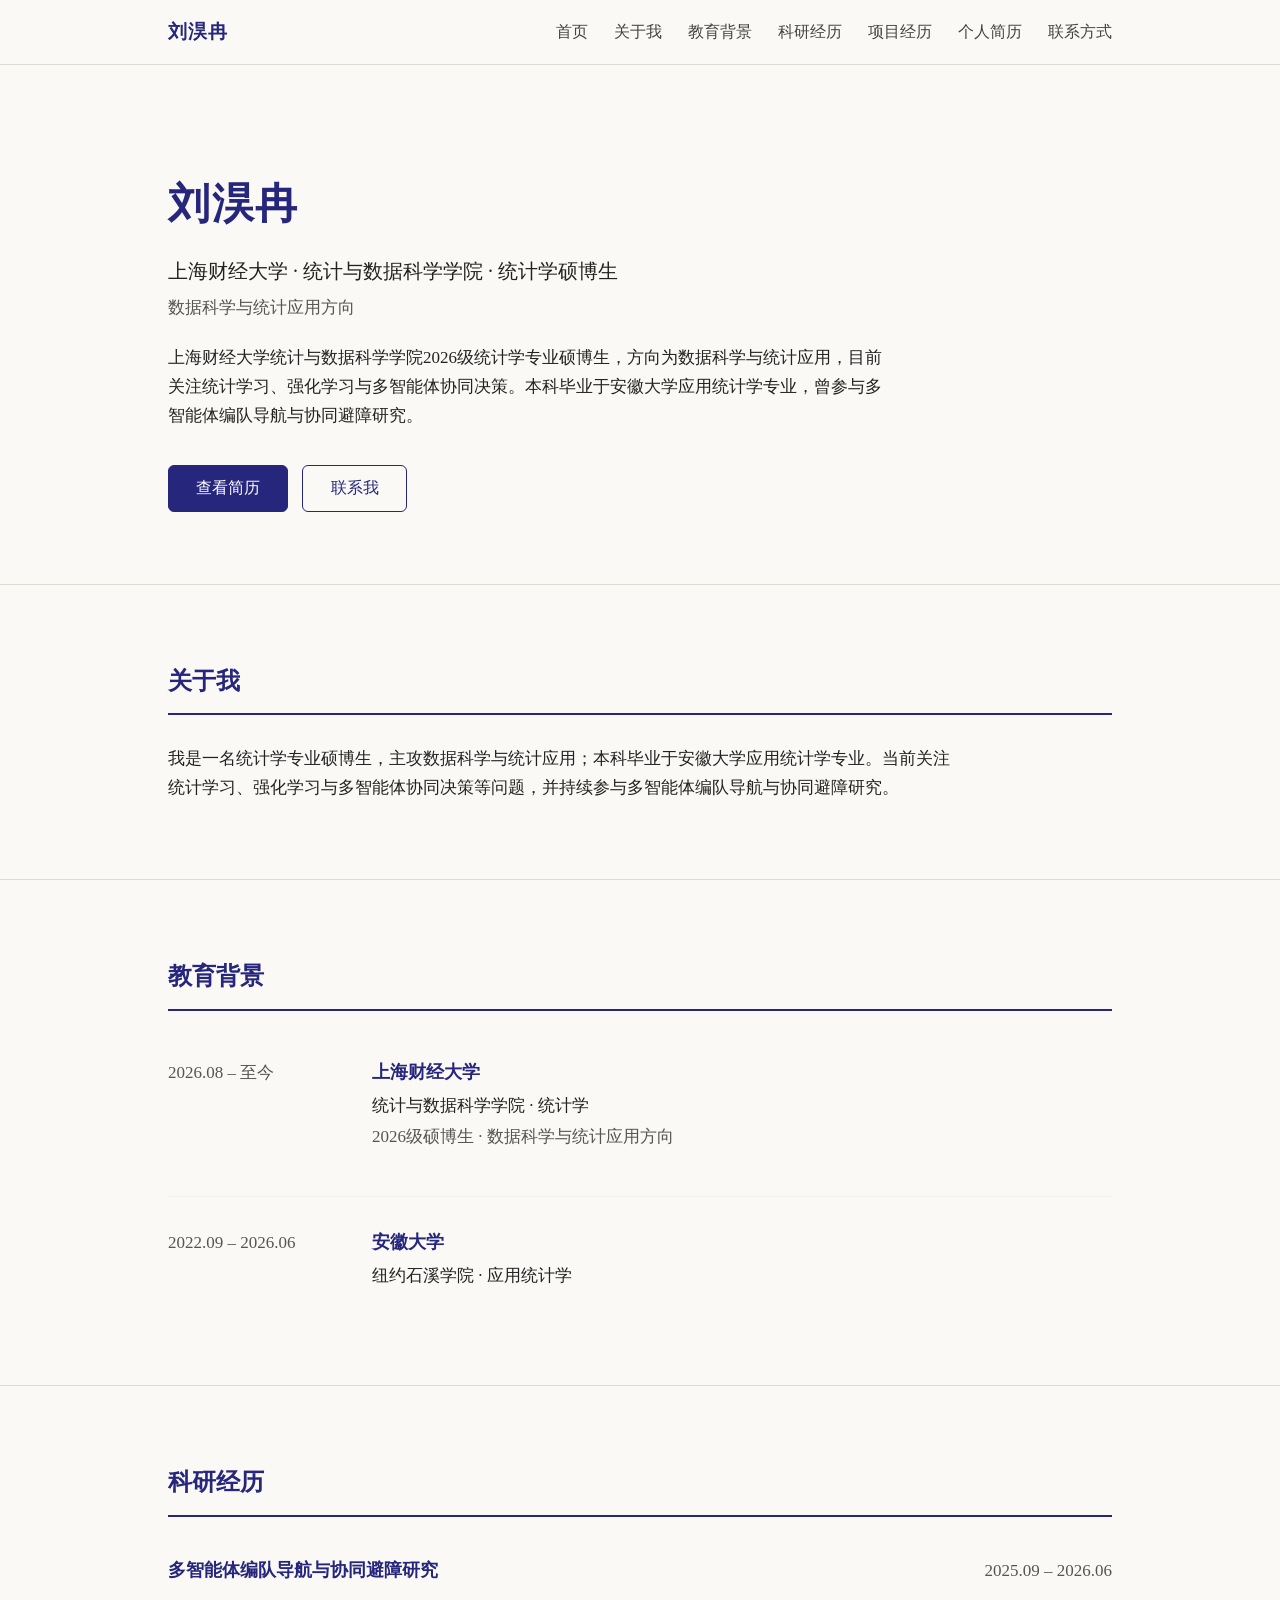
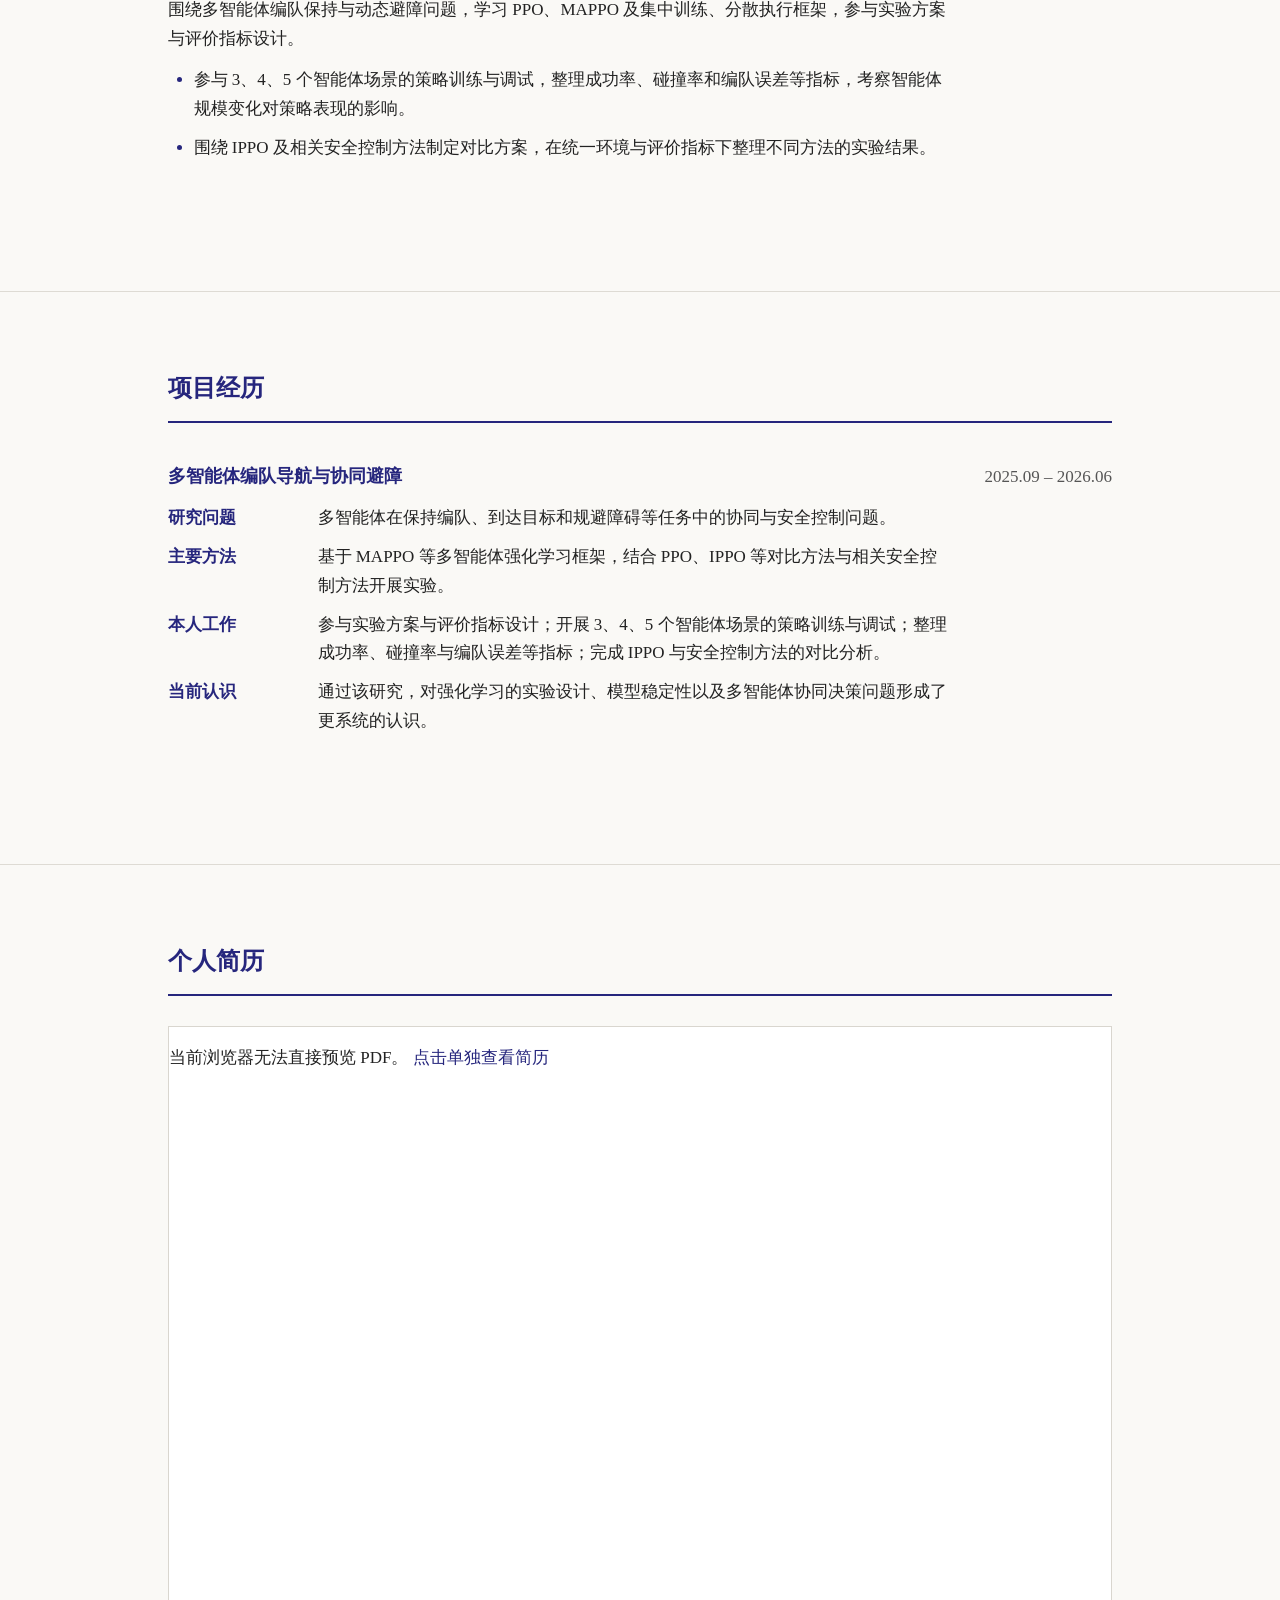
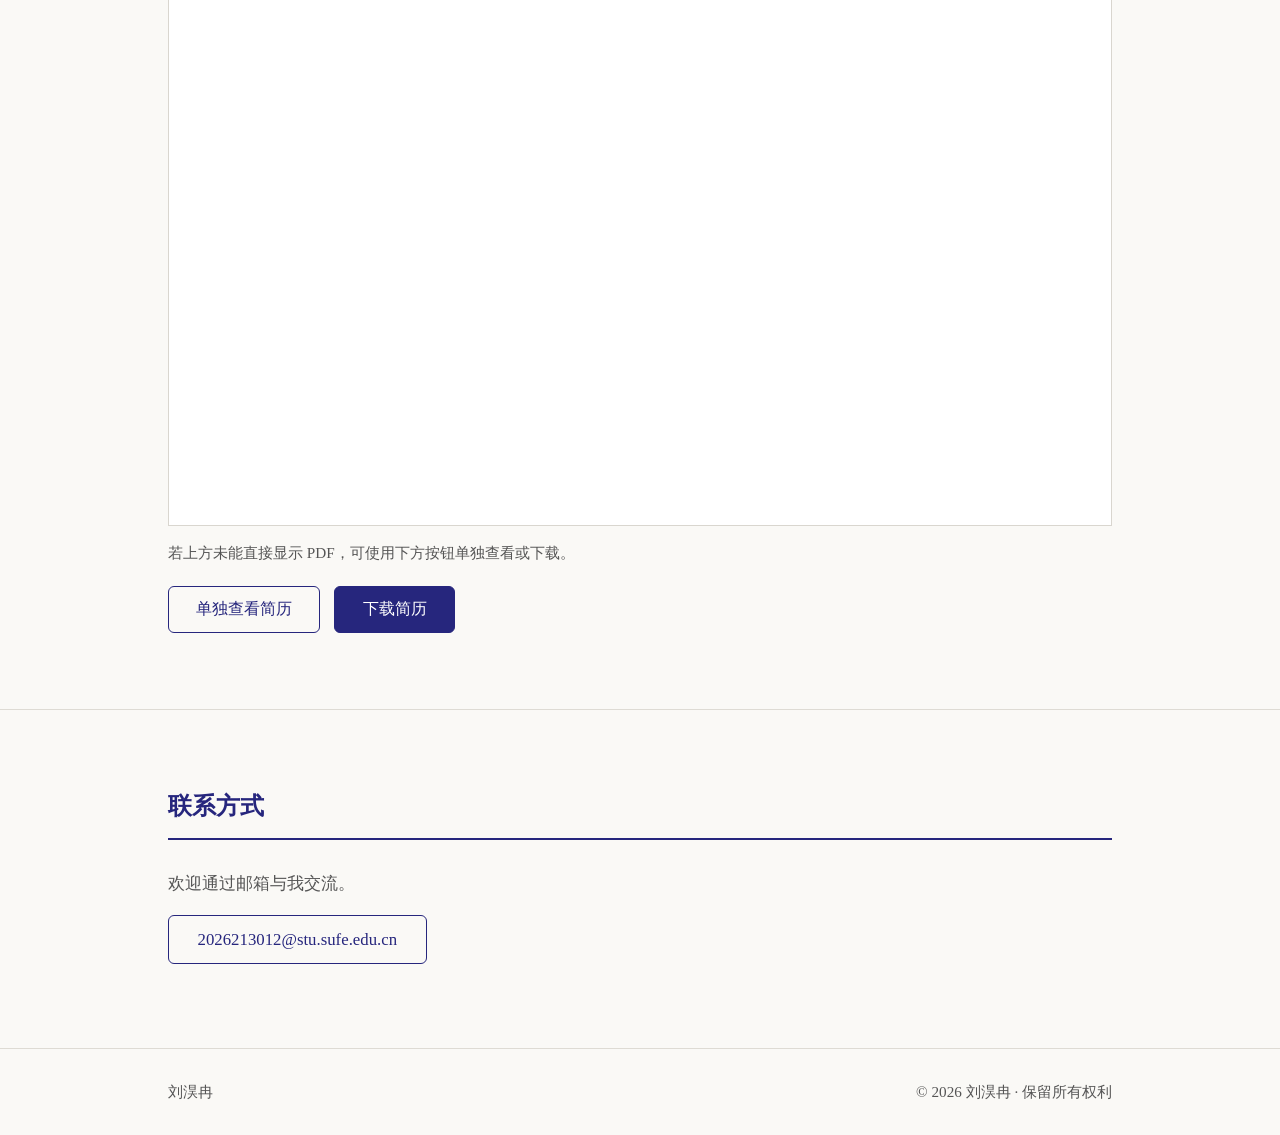
==== index.html @ 1322a9dc "Add files via upload" ====
<!DOCTYPE html>
<html lang="zh-CN">
<head>
  <meta charset="utf-8">
  <meta name="viewport" content="width=device-width, initial-scale=1">
  <title>刘淏冉 · 个人学术主页</title>
  <meta name="description" content="刘淏冉，上海财经大学统计与数据科学学院统计学硕博生，数据科学与统计应用方向，关注统计学习、强化学习与多智能体协同决策。">
  <link rel="icon" type="image/svg+xml" href="./favicon.svg">
  <link rel="stylesheet" href="./style.css">
</head>
<body>
  <a class="skip-link" href="#main">跳到主要内容</a>

  <header class="site-header">
    <div class="container nav-wrap">
      <a class="brand" href="#top">刘淏冉</a>
      <button class="nav-toggle" id="navToggle" type="button" aria-expanded="false" aria-controls="siteNav" aria-label="打开导航菜单">菜单</button>
      <nav class="site-nav" id="siteNav" aria-label="主导航">
        <ul>
          <li><a href="#top">首页</a></li>
          <li><a href="#about">关于我</a></li>
          <li><a href="#education">教育背景</a></li>
          <li><a href="#research">科研经历</a></li>
          <li><a href="#projects">项目经历</a></li>
          <li><a href="#resume">个人简历</a></li>
          <li><a href="#contact">联系方式</a></li>
        </ul>
      </nav>
    </div>
  </header>

  <main id="main">
    <section id="top" class="hero">
      <div class="container">
        <h1>刘淏冉</h1>
        <p class="hero-sub">上海财经大学 · 统计与数据科学学院 · 统计学硕博生</p>
        <p class="hero-dir">数据科学与统计应用方向</p>
        <p class="hero-intro">
          上海财经大学统计与数据科学学院2026级统计学专业硕博生，方向为数据科学与统计应用，目前关注统计学习、强化学习与多智能体协同决策。本科毕业于安徽大学应用统计学专业，曾参与多智能体编队导航与协同避障研究。
        </p>
        <div class="hero-actions">
          <a class="btn btn-primary" href="#resume">查看简历</a>
          <a class="btn btn-secondary" href="#contact">联系我</a>
        </div>
      </div>
    </section>

    <section id="about" class="section">
      <div class="container">
        <h2>关于我</h2>
        <p class="about-text">
          我是一名统计学专业硕博生，主攻数据科学与统计应用；本科毕业于安徽大学应用统计学专业。当前关注统计学习、强化学习与多智能体协同决策等问题，并持续参与多智能体编队导航与协同避障研究。
        </p>
      </div>
    </section>

    <section id="education" class="section">
      <div class="container">
        <h2>教育背景</h2>
        <div class="edu-list">
          <article class="edu-item">
            <div class="edu-time">2026.08 – 至今</div>
            <div class="edu-body">
              <h3>上海财经大学</h3>
              <p class="edu-sub">统计与数据科学学院 · 统计学</p>
              <p class="edu-note">2026级硕博生 · 数据科学与统计应用方向</p>
            </div>
          </article>
          <article class="edu-item">
            <div class="edu-time">2022.09 – 2026.06</div>
            <div class="edu-body">
              <h3>安徽大学</h3>
              <p class="edu-sub">纽约石溪学院 · 应用统计学</p>
            </div>
          </article>
        </div>
      </div>
    </section>

    <section id="research" class="section">
      <div class="container">
        <h2>科研经历</h2>

        <article class="entry">
          <div class="entry-head">
            <h3>多智能体编队导航与协同避障研究</h3>
            <span class="entry-time">2025.09 – 2026.06</span>
          </div>
          <p class="entry-bg">
            围绕多智能体编队保持与动态避障问题，学习 PPO、MAPPO 及集中训练、分散执行框架，参与实验方案与评价指标设计。
          </p>
          <ul class="entry-list">
            <li>参与 3、4、5 个智能体场景的策略训练与调试，整理成功率、碰撞率和编队误差等指标，考察智能体规模变化对策略表现的影响。</li>
            <li>围绕 IPPO 及相关安全控制方法制定对比方案，在统一环境与评价指标下整理不同方法的实验结果。</li>
          </ul>
        </article>
      </div>
    </section>

    <section id="projects" class="section">
      <div class="container">
        <h2>项目经历</h2>

        <article class="entry">
          <div class="entry-head">
            <h3>多智能体编队导航与协同避障</h3>
            <span class="entry-time">2025.09 – 2026.06</span>
          </div>
          <dl class="entry-dl">
            <dt>研究问题</dt>
            <dd>多智能体在保持编队、到达目标和规避障碍等任务中的协同与安全控制问题。</dd>
            <dt>主要方法</dt>
            <dd>基于 MAPPO 等多智能体强化学习框架，结合 PPO、IPPO 等对比方法与相关安全控制方法开展实验。</dd>
            <dt>本人工作</dt>
            <dd>参与实验方案与评价指标设计；开展 3、4、5 个智能体场景的策略训练与调试；整理成功率、碰撞率与编队误差等指标；完成 IPPO 与安全控制方法的对比分析。</dd>
            <dt>当前认识</dt>
            <dd>通过该研究，对强化学习的实验设计、模型稳定性以及多智能体协同决策问题形成了更系统的认识。</dd>
          </dl>
        </article>
      </div>
    </section>

    <section id="resume" class="section">
      <div class="container">
        <h2>个人简历</h2>
        <object
          data="./assets/my-resume-v2.pdf"
          type="application/pdf"
          class="resume-viewer">
          <p>
            当前浏览器无法直接预览 PDF。
            <a href="./assets/my-resume-v2.pdf" target="_blank" rel="noopener">点击单独查看简历</a>
          </p>
        </object>
        <p class="resume-hint">若上方未能直接显示 PDF，可使用下方按钮单独查看或下载。</p>
        <div class="resume-actions">
          <a class="btn btn-secondary" href="./assets/my-resume-v2.pdf" target="_blank" rel="noopener">单独查看简历</a>
          <a class="btn btn-primary" href="./assets/my-resume-v2.pdf" download>下载简历</a>
        </div>
      </div>
    </section>

    <section id="contact" class="section">
      <div class="container">
        <h2>联系方式</h2>
        <p class="contact-text">欢迎通过邮箱与我交流。</p>
        <a class="btn btn-secondary contact-mail" href="mailto:2026213012@stu.sufe.edu.cn">2026213012@stu.sufe.edu.cn</a>
      </div>
    </section>
  </main>

  <footer class="site-footer">
    <div class="container footer-inner">
      <p>刘淏冉</p>
      <p>© <span id="year">2026</span> 刘淏冉 · 保留所有权利</p>
    </div>
  </footer>

  <script src="./script.js"></script>
</body>
</html>
---- style.css ----
/* ============================================================
   刘淏冉 · 个人学术主页
   原生 HTML / CSS，正式、传统、克制的中文学术风格
   ============================================================ */

:root {
  --bg: #faf9f6;
  --bg-soft: #f3f1ec;
  --text: #222222;
  --text-muted: #555555;
  --accent: #26267d;
  --accent-dark: #1b1b5e;
  --border: #dedbd4;
  --focus-ring: rgba(38, 38, 125, 0.45);
}

* {
  box-sizing: border-box;
}

html {
  scroll-behavior: smooth;
}

body {
  margin: 0;
  background: var(--bg);
  color: var(--text);
  font-family: "Noto Serif SC", "Source Han Serif SC", "Songti SC", SimSun, Georgia, "Times New Roman", serif;
  font-size: 17px;
  line-height: 1.7;
  -webkit-font-smoothing: antialiased;
}

a {
  color: var(--accent);
  text-decoration: none;
}

a:hover {
  color: var(--accent-dark);
}

.container {
  max-width: 1000px;
  margin: 0 auto;
  padding: 0 28px;
}

/* ---------- 无障碍 ---------- */
.skip-link {
  position: absolute;
  left: -9999px;
  top: 0;
  background: var(--accent);
  color: #fff;
  padding: 8px 16px;
  z-index: 100;
}

.skip-link:focus {
  left: 0;
}

:focus-visible {
  outline: 3px solid var(--focus-ring);
  outline-offset: 2px;
}

a:focus-visible,
button:focus-visible {
  text-decoration: underline;
}

/* ---------- 顶部导航 ---------- */
.site-header {
  position: sticky;
  top: 0;
  z-index: 50;
  background: rgba(250, 249, 246, 0.96);
  border-bottom: 1px solid var(--border);
}

.nav-wrap {
  display: flex;
  align-items: center;
  justify-content: space-between;
  min-height: 64px;
  gap: 16px;
}

.brand {
  font-size: 1.2rem;
  font-weight: 700;
  color: var(--accent);
  letter-spacing: 0.06em;
}

.site-nav ul {
  display: flex;
  gap: 26px;
  list-style: none;
  margin: 0;
  padding: 0;
}

.site-nav a {
  color: #444;
  font-size: 1rem;
}

.site-nav a:hover {
  color: var(--accent);
}

.nav-toggle {
  display: none;
  border: 1px solid var(--border);
  background: transparent;
  color: var(--text);
  font: inherit;
  font-size: 1rem;
  padding: 6px 14px;
  border-radius: 6px;
  cursor: pointer;
}

/* ---------- 首屏 ---------- */
.hero {
  padding: 104px 0 72px;
}

.hero h1 {
  margin: 0 0 14px;
  font-size: 2.6rem;
  font-weight: 700;
  letter-spacing: 0.04em;
  color: var(--accent);
}

.hero-sub {
  margin: 0 0 6px;
  font-size: 1.25rem;
  color: var(--text);
}

.hero-dir {
  margin: 0 0 22px;
  font-size: 1.05rem;
  color: var(--text-muted);
}

.hero-intro {
  max-width: 42em;
  margin: 0 0 34px;
}

.hero-actions {
  display: flex;
  gap: 14px;
  flex-wrap: wrap;
}

/* ---------- 通用按钮 ---------- */
.btn {
  display: inline-block;
  padding: 0.7em 1.7em;
  font-size: 1rem;
  line-height: 1.4;
  border: 1px solid var(--accent);
  border-radius: 6px;
  transition: background-color 0.15s ease, color 0.15s ease, border-color 0.15s ease;
}

.btn-primary {
  background: var(--accent);
  color: #fff;
}

.btn-primary:hover {
  background: var(--accent-dark);
  color: #fff;
}

.btn-secondary {
  background: transparent;
  color: var(--accent);
}

.btn-secondary:hover {
  background: rgba(38, 38, 125, 0.06);
  color: var(--accent-dark);
}

/* ---------- 板块 ---------- */
.section {
  padding: 76px 0;
  border-top: 1px solid var(--border);
}

.section h2 {
  margin: 0 0 30px;
  font-size: 1.5rem;
  font-weight: 700;
  color: var(--accent);
  padding-bottom: 12px;
  border-bottom: 2px solid var(--accent);
}

section[id] {
  scroll-margin-top: 84px;
}

.about-text {
  max-width: 46em;
  margin: 0;
}

/* ---------- 教育背景 ---------- */
.edu-item {
  display: grid;
  grid-template-columns: 180px 1fr;
  gap: 24px;
  padding: 16px 0;
  align-items: baseline;
}

.edu-item + .edu-item {
  margin-top: 26px;
  border-top: 1px solid var(--bg-soft);
  padding-top: 30px;
}

.edu-time {
  color: var(--text-muted);
  font-variant-numeric: tabular-nums;
  white-space: nowrap;
}

.edu-body h3 {
  margin: 0 0 4px;
  font-size: 1.15rem;
  color: var(--accent);
}

.edu-sub,
.edu-note {
  margin: 2px 0;
  color: var(--text-muted);
}

.edu-sub {
  color: var(--text);
}

/* ---------- 科研 / 项目条目 ---------- */
.entry {
  padding: 8px 0 8px;
  margin-bottom: 44px;
}

.entry-head {
  display: flex;
  align-items: baseline;
  justify-content: space-between;
  gap: 20px;
}

.entry-head h3 {
  margin: 0;
  font-size: 1.15rem;
  color: var(--accent);
}

.entry-time {
  color: var(--text-muted);
  white-space: nowrap;
  font-variant-numeric: tabular-nums;
}

.entry-bg {
  margin: 10px 0 12px;
  max-width: 46em;
}

.entry-list {
  margin: 0;
  padding-left: 1.5em;
  max-width: 46em;
}

.entry-list li + li {
  margin-top: 10px;
}

.entry-list li::marker {
  color: var(--accent);
}

.entry-dl {
  margin: 12px 0 0;
  display: grid;
  grid-template-columns: 7.5em 1fr;
  gap: 10px 22px;
  max-width: 46em;
}

.entry-dl dt {
  color: var(--accent);
  font-weight: 600;
}

.entry-dl dd {
  margin: 0;
}

/* ---------- 简历预览 ---------- */
.resume-viewer {
  display: block;
  width: 100%;
  height: 1100px;
  border: 1px solid #d9d6cf;
  background: #fff;
}

.resume-actions {
  display: flex;
  gap: 14px;
  margin-top: 20px;
  flex-wrap: wrap;
}

.resume-hint {
  margin: 14px 0 0;
  color: var(--text-muted);
  font-size: 0.95rem;
}

/* ---------- 联系方式 ---------- */
.contact-text {
  margin: 0 0 16px;
  color: var(--text-muted);
}

.contact-mail {
  font-size: 1.05rem;
}

/* ---------- 页脚 ---------- */
.site-footer {
  border-top: 1px solid var(--border);
  padding: 30px 0;
  margin-top: 8px;
}

.footer-inner {
  display: flex;
  justify-content: space-between;
  gap: 16px;
  flex-wrap: wrap;
  color: var(--text-muted);
  font-size: 0.95rem;
}

.footer-inner p {
  margin: 0;
}

/* ---------- 平板（≤1024px） ---------- */
@media (max-width: 1024px) {
  .container {
    padding: 0 24px;
  }
}

/* ---------- 手机 / 平板（≤768px） ---------- */
@media (max-width: 768px) {
  body {
    font-size: 16px;
  }

  .hero {
    padding: 72px 0 56px;
  }

  .hero h1 {
    font-size: 2.1rem;
  }

  .nav-toggle {
    display: inline-block;
  }

  .site-nav {
    position: absolute;
    left: 0;
    right: 0;
    top: 64px;
    background: var(--bg);
    border-bottom: 1px solid var(--border);
    display: none;
  }

  .site-nav.open {
    display: block;
  }

  .site-nav ul {
    flex-direction: column;
    gap: 0;
    padding: 8px 24px 16px;
  }

  .site-nav li + li {
    border-top: 1px solid var(--bg-soft);
  }

  .site-nav a {
    display: block;
    padding: 12px 0;
  }

  .section {
    padding: 56px 0;
  }

  .edu-item {
    grid-template-columns: 1fr;
    gap: 8px;
  }

  .edu-item + .edu-item {
    margin-top: 20px;
    padding-top: 24px;
  }

  .entry-head {
    flex-direction: column;
    gap: 6px;
  }

  .entry-dl {
    grid-template-columns: 1fr;
    gap: 4px 0;
  }

  .entry-dl dd {
    margin-bottom: 14px;
  }

  .resume-viewer {
    height: 70vh;
    min-height: 480px;
  }

  .resume-actions {
    flex-direction: column;
    align-items: stretch;
  }

  .resume-actions .btn {
    text-align: center;
  }
}

/* ---------- 窄屏（≤390px） ---------- */
@media (max-width: 390px) {
  .container {
    padding: 0 18px;
  }

  .hero h1 {
    font-size: 1.9rem;
  }

  .hero-actions {
    flex-direction: column;
    align-items: stretch;
  }

  .hero-actions .btn {
    text-align: center;
  }
}
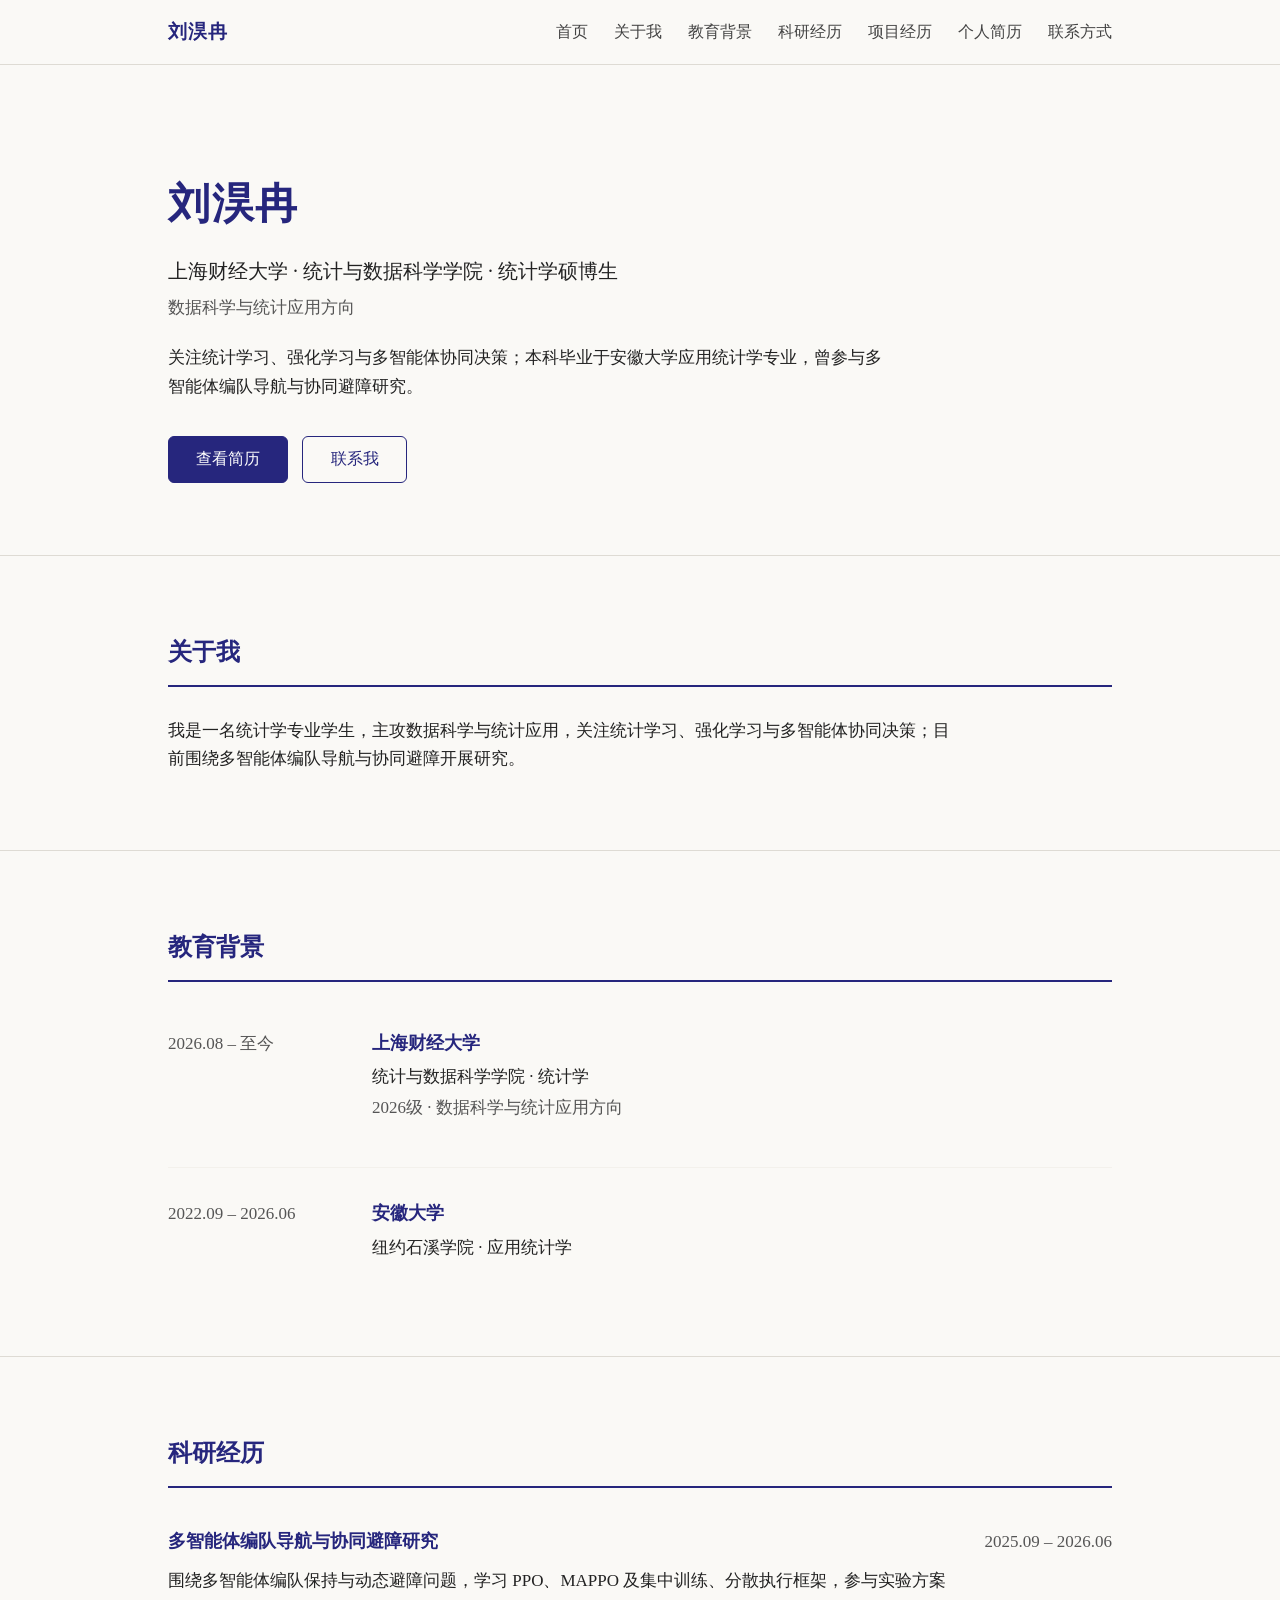
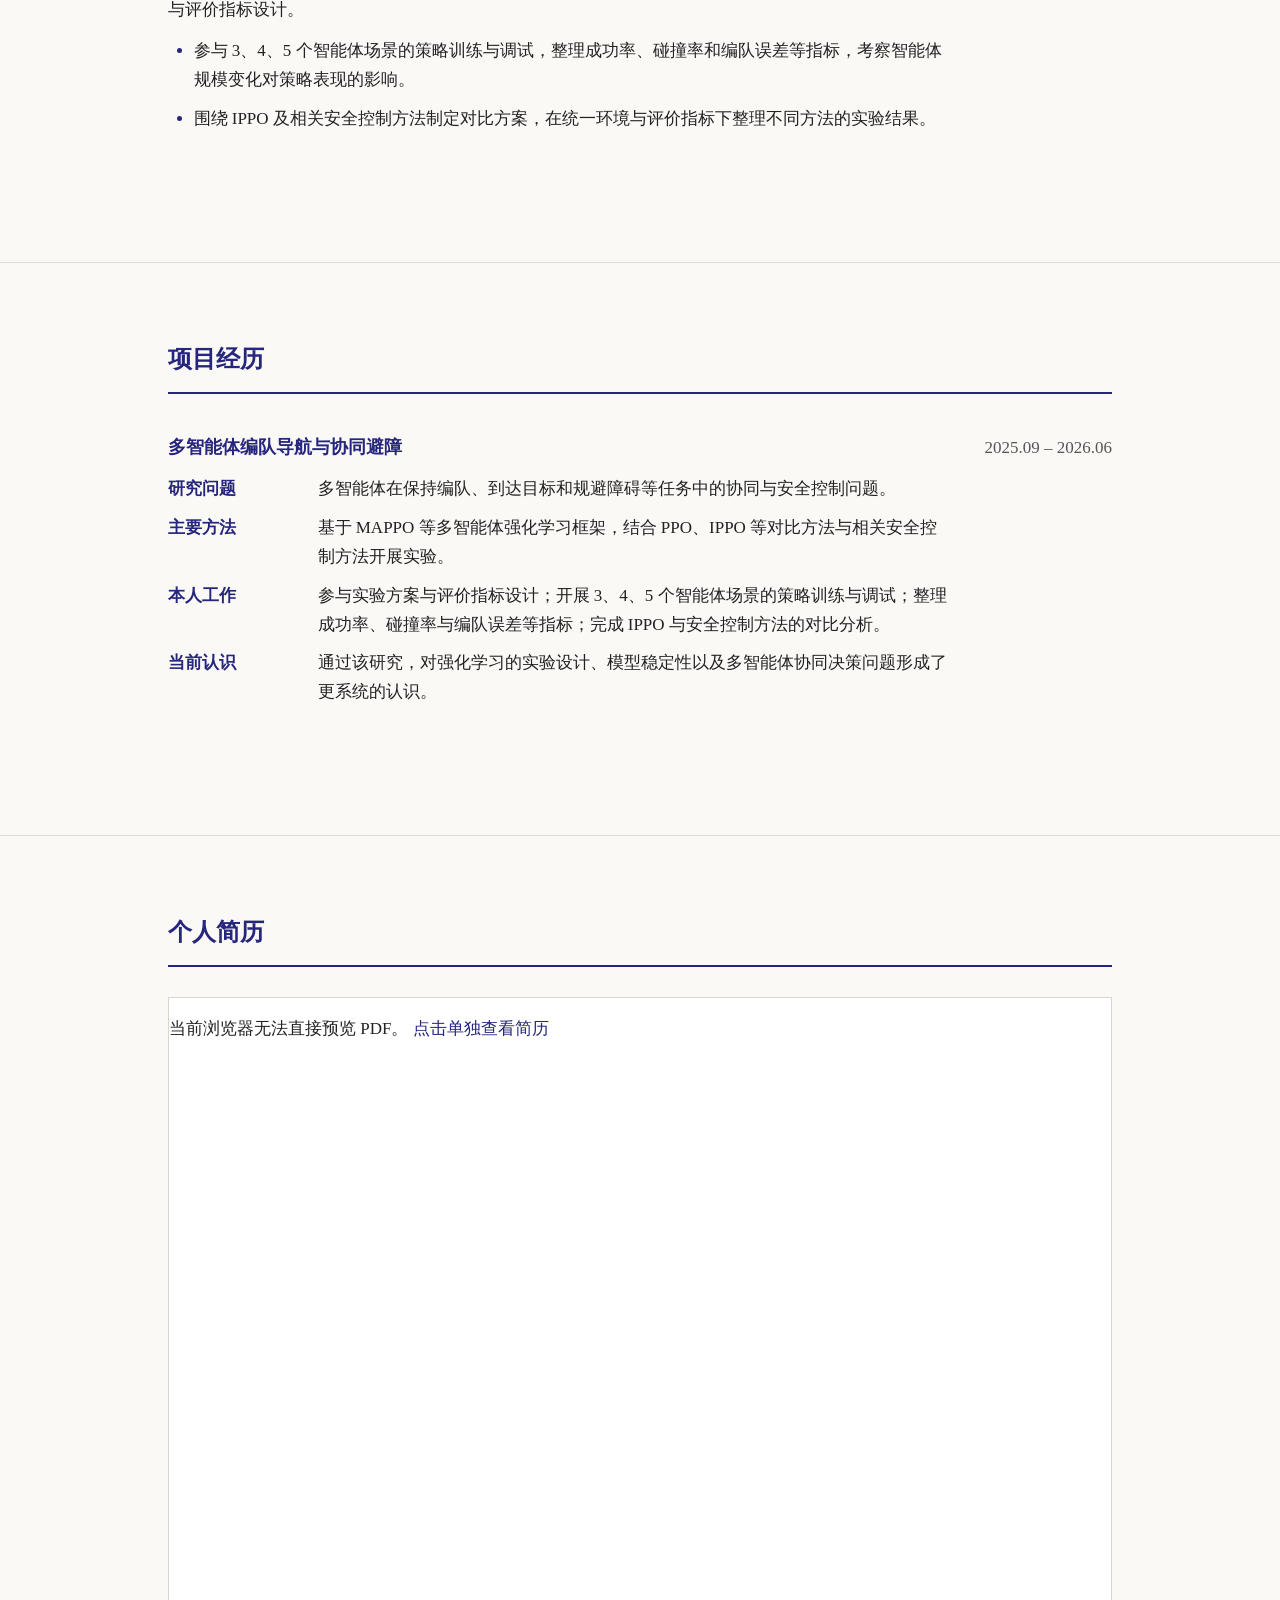
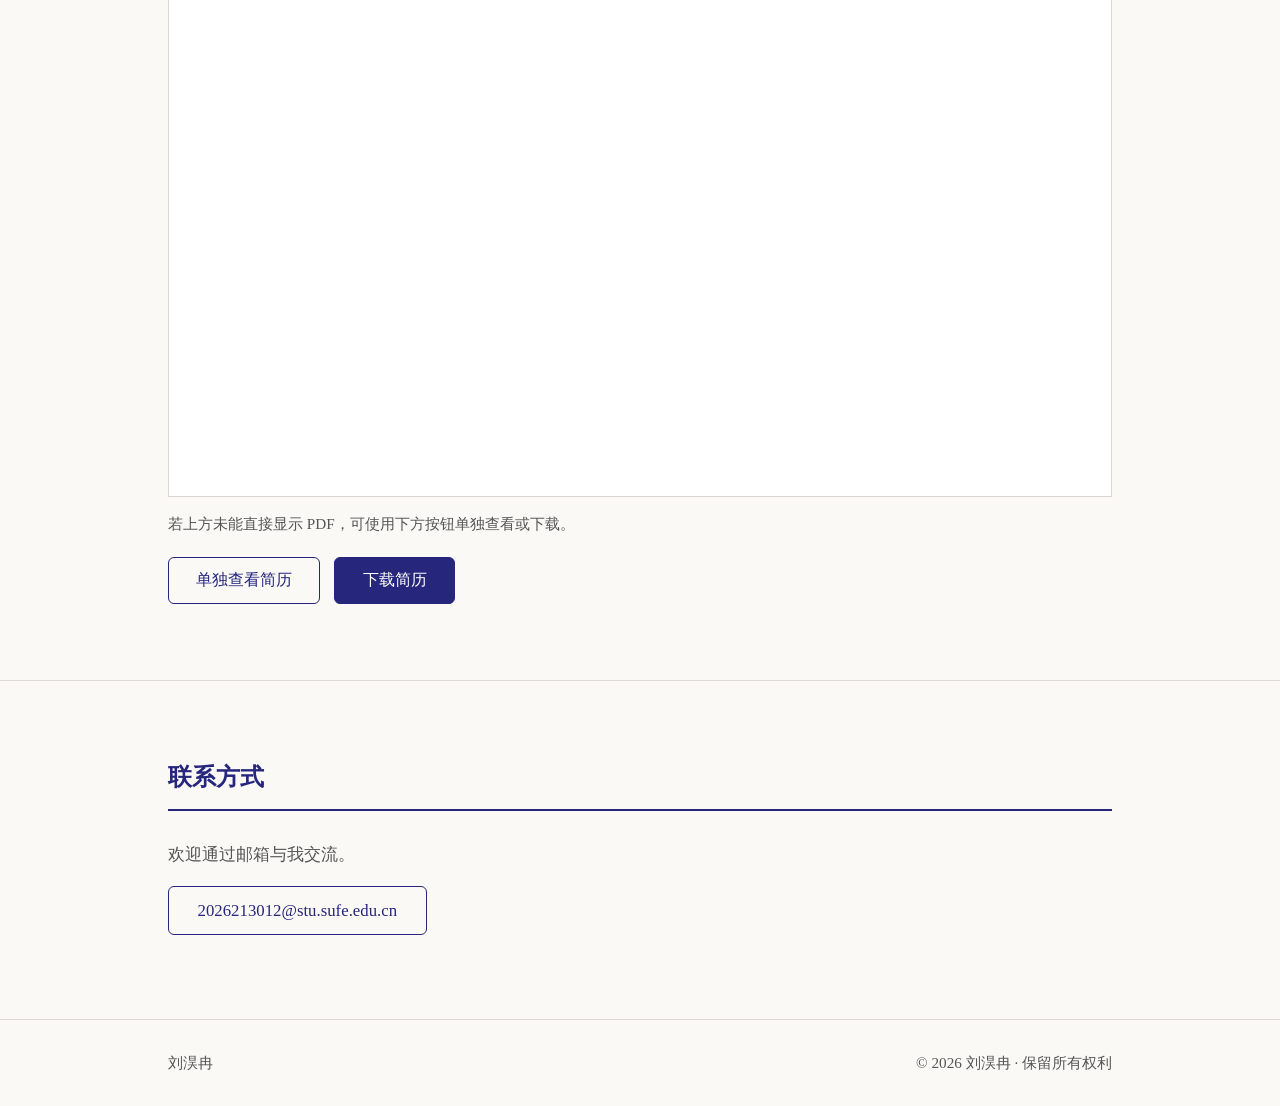
==== commit c136e918: "fix: reduce duplicated 硕博生/统计学专业 wording" ====
--- a/index.html
+++ b/index.html
@@ -4,7 +4,7 @@
   <meta charset="utf-8">
   <meta name="viewport" content="width=device-width, initial-scale=1">
   <title>刘淏冉 · 个人学术主页</title>
-  <meta name="description" content="刘淏冉，上海财经大学统计与数据科学学院统计学硕博生，数据科学与统计应用方向，关注统计学习、强化学习与多智能体协同决策。">
+  <meta name="description" content="刘淏冉的个人学术主页：上海财经大学统计与数据科学学院，数据科学与统计应用方向，关注统计学习、强化学习与多智能体协同决策。">
   <link rel="icon" type="image/svg+xml" href="./favicon.svg">
   <link rel="stylesheet" href="./style.css">
 </head>
@@ -36,7 +36,7 @@
         <p class="hero-sub">上海财经大学 · 统计与数据科学学院 · 统计学硕博生</p>
         <p class="hero-dir">数据科学与统计应用方向</p>
         <p class="hero-intro">
-          上海财经大学统计与数据科学学院2026级统计学专业硕博生，方向为数据科学与统计应用，目前关注统计学习、强化学习与多智能体协同决策。本科毕业于安徽大学应用统计学专业，曾参与多智能体编队导航与协同避障研究。
+          关注统计学习、强化学习与多智能体协同决策；本科毕业于安徽大学应用统计学专业，曾参与多智能体编队导航与协同避障研究。
         </p>
         <div class="hero-actions">
           <a class="btn btn-primary" href="#resume">查看简历</a>
@@ -49,7 +49,7 @@
       <div class="container">
         <h2>关于我</h2>
         <p class="about-text">
-          我是一名统计学专业硕博生，主攻数据科学与统计应用；本科毕业于安徽大学应用统计学专业。当前关注统计学习、强化学习与多智能体协同决策等问题，并持续参与多智能体编队导航与协同避障研究。
+          我是一名统计学专业学生，主攻数据科学与统计应用，关注统计学习、强化学习与多智能体协同决策；目前围绕多智能体编队导航与协同避障开展研究。
         </p>
       </div>
     </section>
@@ -63,7 +63,7 @@
             <div class="edu-body">
               <h3>上海财经大学</h3>
               <p class="edu-sub">统计与数据科学学院 · 统计学</p>
-              <p class="edu-note">2026级硕博生 · 数据科学与统计应用方向</p>
+              <p class="edu-note">2026级 · 数据科学与统计应用方向</p>
             </div>
           </article>
           <article class="edu-item">
